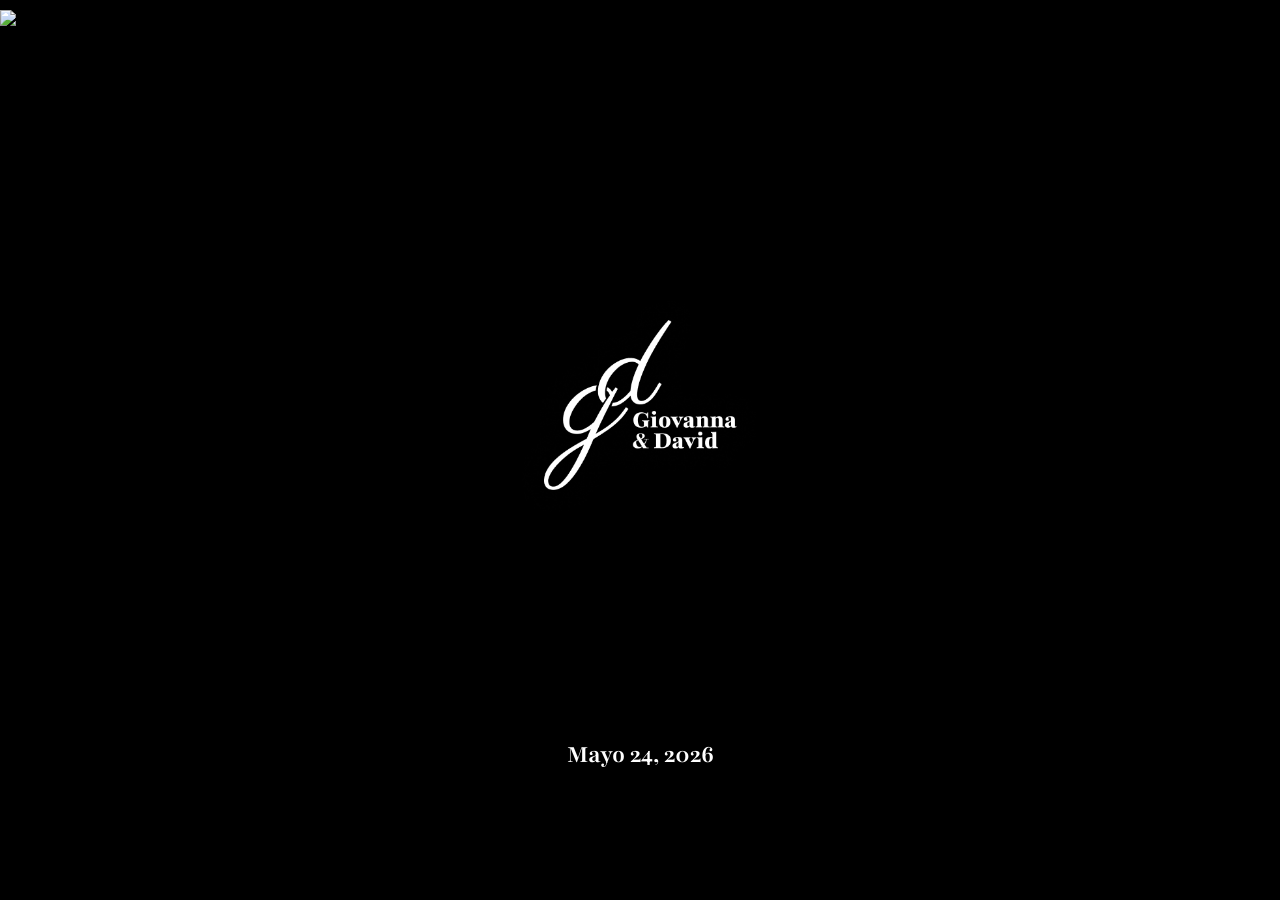
==== src/index.html @ 50c2aaec "start" ====
<!DOCTYPE html>
<html lang="en">
<head>
    <meta charset="UTF-8">
    <meta name="viewport" content="width=device-width, initial-scale=1.0">
    <title>Giovanna y David</title>
    <link rel="stylesheet" href="styles/style.css">
    <link rel="preconnect" href="https://fonts.googleapis.com">
    <link rel="preconnect" href="https://fonts.gstatic.com" crossorigin>
    <link href="https://fonts.googleapis.com/css2?family=Libre+Franklin:ital,wght@0,100..900;1,100..900&family=Playfair:ital,opsz,wght@0,5..1200,300..900;1,5..1200,300..900&display=swap" rel="stylesheet">
</head>
<body>
    <div class="carousel">
        <div class="carousel-track">
            <div class="carousel-slide">
                <img src="imgs/foto1.jpg" alt="Slide 1">
            </div>
            <div class="carousel-slide">
                <img src="imgs/foto2.jpg" alt="Slide 2">
            </div>
            <div class="carousel-slide">
                <img src="imgs/foto3.jpg" alt="Slide 3">
            </div>
        </div>
        <div class="carousel-overlay">
            <img class="center-image" src="imgs/monograma.png" alt="Giovanna y David">
            <div class="bottom-text highlight-text">Mayo 24, 2026</div>
        </div>
    </div>
    <script src="scripts/main.js"></script>
</body>
</html>
---- src/styles/style.css ----
* {
    margin: 0;
    padding: 0;
    box-sizing: border-box;
}

body {
    width: 100%;
    height: 90vh;
    overflow: hidden;
    background: #000;
}

.body-text {
    font-family: 'Libre Franklin', sans-serif;
    font-size: 16px;
    font-weight: 500;
}

.highlight-text {
    font-family: 'Playfair', serif;
    font-size: 26px;
    font-weight: 700;
}

.carousel {
    width: 100%;
    height: 100%;
    position: relative;
    overflow: hidden;
}

.carousel-overlay {
    position: absolute;
    top: 0;
    left: 0;
    width: 100%;
    height: 100%;
    display: flex;
    flex-direction: column;
    align-items: center;
    justify-content: center;
    pointer-events: none;
    z-index: 10;
}

.center-image {
    max-width: 245px;
    object-fit: cover;
    width: 40%;
}

.bottom-text {
    position: absolute;
    bottom: 40px;
    color: #fff;
    text-shadow: 0px 0px 20px rgba(0, 0, 0, 0.45);
}

.carousel-track {
    display: flex;
    width: 100%;
    height: 100%;
    animation: scroll 10s linear infinite;
}

@keyframes scroll {
    0% {
        transform: translateX(0);
    }
    100% {
        transform: translateX(-100%);
    }
}

.carousel-slide {
    min-width: 100%;
    height: 100%;
    display: flex;
    align-items: center;
    justify-content: center;
    background: #000;
}

.carousel-slide img {
    width: 100%;
    height: 100%;
    object-fit: cover;
    text-align: center;
    padding: 10px 0;
    position: relative;
    bottom: 0;
    width: 100%;
}

@media (max-width: 600px) {
    header h1 {
        font-size: 2em;
    }

    section h2 {
        font-size: 1.5em;
    }

    section p {
        font-size: 1em;
    }

    button {
        font-size: 0.9em;
    }
}
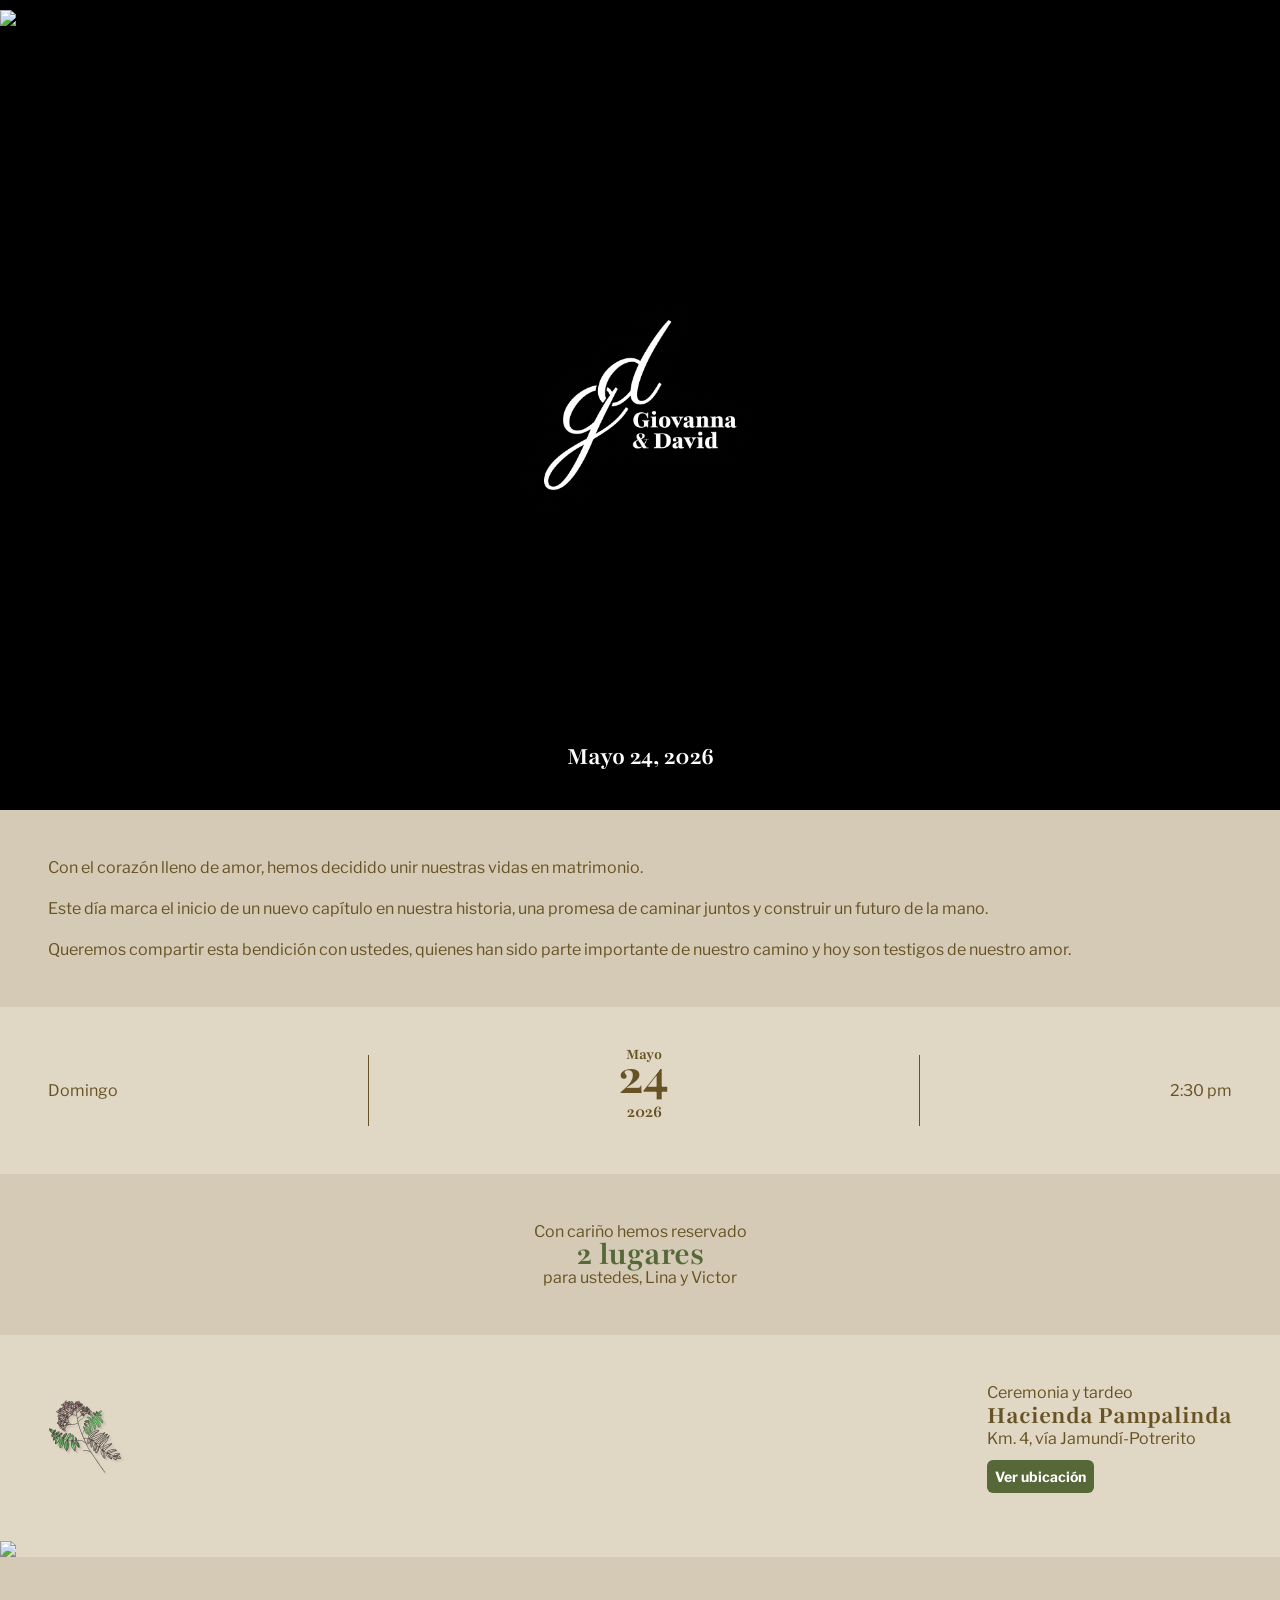
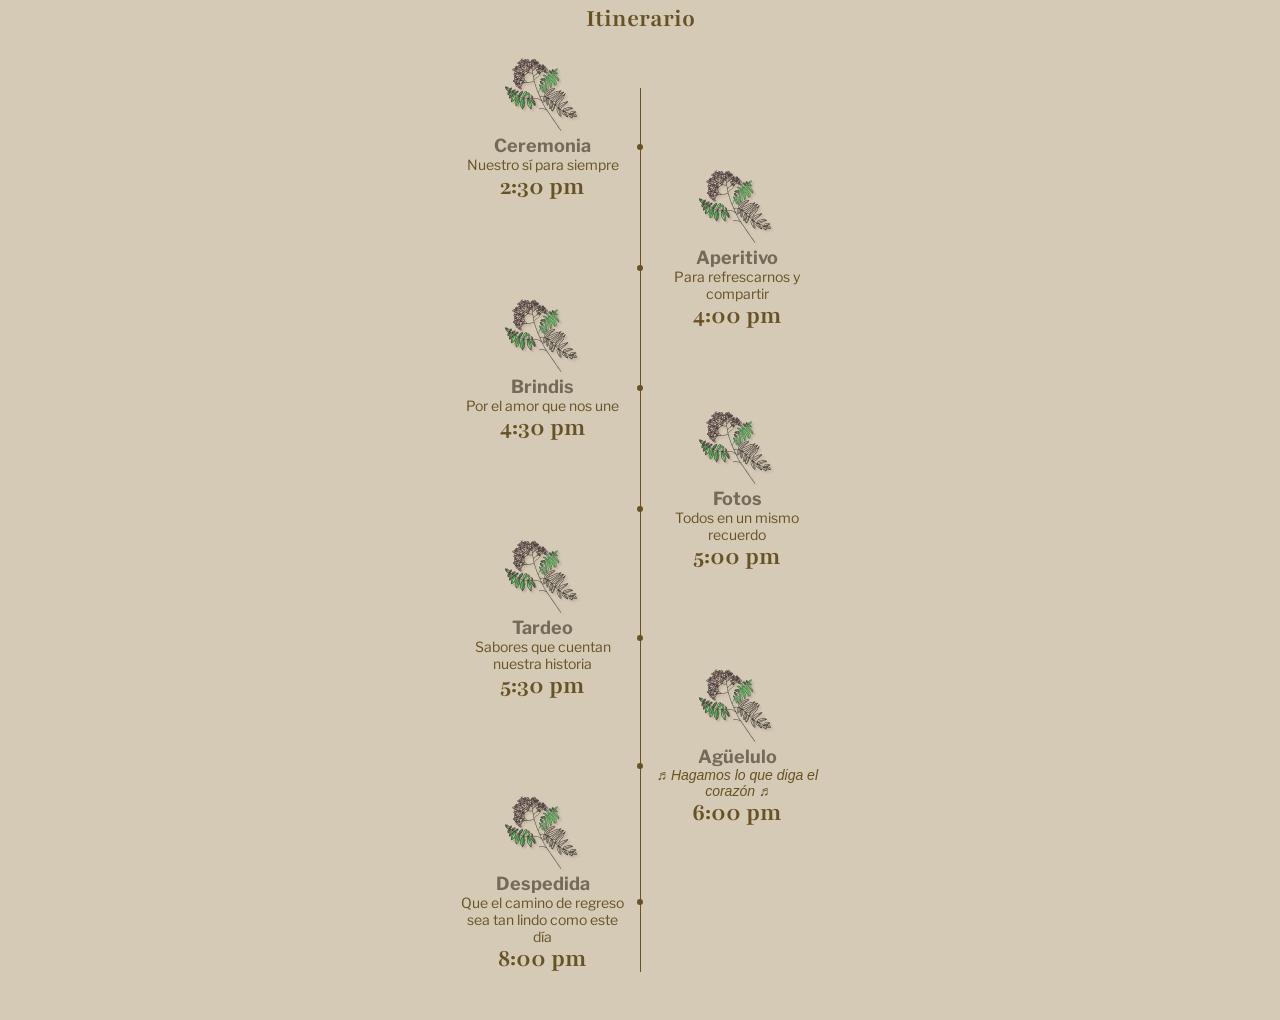
==== commit 417bbae7: "batch 2" ====
--- a/src/index.html
+++ b/src/index.html
@@ -24,9 +24,133 @@
         </div>
         <div class="carousel-overlay">
             <img class="center-image" src="imgs/monograma.png" alt="Giovanna y David">
-            <div class="bottom-text highlight-text">Mayo 24, 2026</div>
+            <h2 class="bottom-text highlight-text">Mayo 24, 2026</h2>
         </div>
     </div>
+    <section class="bg-dark display-vertical" id="intro-text" style="gap: 22px;">
+        <p class="body-text">Con el corazón lleno de amor, hemos decidido unir nuestras  vidas en matrimonio.</p>
+        <p class="body-text">Este día marca el inicio de un nuevo capítulo en nuestra historia,  una promesa de caminar juntos y construir un futuro de la mano.</p>
+        <p class="body-text">Queremos compartir esta bendición con ustedes, quienes han sido parte importante de nuestro camino y hoy son testigos de nuestro amor.</p>
+    </section>
+    <section id="date-container" class="display-horizontal">
+        <p class="body-text">Domingo</p>
+        <div class="vertical-separator"></div>
+        <div class="highlight-text" style="display: flex; flex-direction: column; align-items: center; gap: 0px;">
+            <p style="font-size: 16px; line-height: 0px;">Mayo</p>
+            <p style="font-size: 56px; line-height: 44px;">24</p>
+            <p style="font-size: 18px;">2026</p>
+        </div>
+        <div class="vertical-separator"></div>
+        <p class="body-text">2:30 pm</p>
+    </section>
+    <section id="guests" class="bg-dark">
+        <p class="body-text">Con cariño hemos reservado</p>
+        <p class="highlight-text" style="color: var(--green-primary); font-size: 34px;">2 lugares</p>
+        <p class="body-text">para ustedes, Lina y Victor</p>
+    </section>
+    <section id="venue" class="display-horizontal">
+        <img src="imgs/placeholder.png" alt="">
+        <div class="display-vertical">
+            <div class="display-vertical">
+                <p class="body-text">Ceremonia y tardeo</p>
+                <p class="highlight-text">Hacienda Pampalinda</p>
+                <p class="body-text">Km. 4, vía Jamundí-Potrerito</p>
+            </div>
+            <a class="button" href="https://www.waze.com/en/live-map/directions/hacienda-pampalinda-km-4-via-potrerito?place=w.185729056.1857552706.5431776">Ver ubicación</a>
+        </div>
+    </section>
+    <section class="photo-container">
+        <img src="imgs/foto2.jpg">
+    </section>
+    <section id="timeline" class="bg-dark">
+        <h2 class="highlight-text">Itinerario</h2>
+        <div id="timeline-container">
+            <div class="event-row display-horizontal">
+                <div class="event-active">
+                    <img src="imgs/placeholder.png" alt="">
+                    <p class="subtitle-text">Ceremonia</p>
+                    <p class="body-text" style="font-size: 14px">Nuestro sí para siempre</p>
+                    <p class="highlight-text">2:30 pm</p>
+                </div>
+                <div class="event-vertical-separator">
+                    <div class="event-dot"></div>
+                </div>
+                <div class="event-empty"></div>
+            </div>
+            <div class="event-row display-horizontal">
+                <div class="event-empty"></div>
+                <div class="event-vertical-separator">
+                    <div class="event-dot"></div>
+                </div>
+                <div class="event-active">
+                    <img src="imgs/placeholder.png" alt="">
+                    <p class="subtitle-text">Aperitivo</p>
+                    <p class="body-text" style="font-size: 14px">Para refrescarnos y compartir</p>
+                    <p class="highlight-text">4:00 pm</p>
+                </div>
+            </div>
+            <div class="event-row display-horizontal">
+                <div class="event-active">
+                    <img src="imgs/placeholder.png" alt="">
+                    <p class="subtitle-text">Brindis</p>
+                    <p class="body-text" style="font-size: 14px">Por el amor que nos une</p>
+                    <p class="highlight-text">4:30 pm</p>
+                </div>
+                <div class="event-vertical-separator">
+                    <div class="event-dot"></div>
+                </div>
+                <div class="event-empty"></div>
+            </div>
+            <div class="event-row display-horizontal">
+                <div class="event-empty"></div>
+                <div class="event-vertical-separator">
+                    <div class="event-dot"></div>
+                </div>
+                <div class="event-active">
+                    <img src="imgs/placeholder.png" alt="">
+                    <p class="subtitle-text">Fotos</p>
+                    <p class="body-text" style="font-size: 14px">Todos en un mismo recuerdo</p>
+                    <p class="highlight-text">5:00 pm</p>
+                </div>
+            </div>
+            <div class="event-row display-horizontal">
+                <div class="event-active">
+                    <img src="imgs/placeholder.png" alt="">
+                    <p class="subtitle-text">Tardeo</p>
+                    <p class="body-text" style="font-size: 14px">Sabores que cuentan nuestra historia</p>
+                    <p class="highlight-text">5:30 pm</p>
+                </div>
+                <div class="event-vertical-separator">
+                    <div class="event-dot"></div>
+                </div>
+                <div class="event-empty"></div>
+            </div>
+            <div class="event-row display-horizontal">
+                <div class="event-empty"></div>
+                <div class="event-vertical-separator">
+                    <div class="event-dot"></div>
+                </div>
+                <div class="event-active">
+                    <img src="imgs/placeholder.png" alt="">
+                    <p class="subtitle-text">Agüelulo</p>
+                    <p class="body-text" style="font-size: 14px; font-style: italic;">♬ Hagamos lo que diga el corazón ♬</p>
+                    <p class="highlight-text">6:00 pm</p>
+                </div>
+            </div>
+            <div class="event-row display-horizontal">
+                <div class="event-active">
+                    <img src="imgs/placeholder.png" alt="">
+                    <p class="subtitle-text">Despedida</p>
+                    <p class="body-text" style="font-size: 14px">Que el camino de regreso sea tan lindo como este día</p>
+                    <p class="highlight-text">8:00 pm</p>
+                </div>
+                <div class="event-vertical-separator">
+                    <div class="event-dot"></div>
+                </div>
+                <div class="event-empty"></div>
+            </div>
+        </div>
+    </section>
     <script src="scripts/main.js"></script>
 </body>
 </html>
--- a/src/styles/style.css
+++ b/src/styles/style.css
@@ -4,24 +4,111 @@
     box-sizing: border-box;
 }
 
+:root {
+    /* fonts */
+    --serif: 'Playfair', serif;
+    --sans-serif: 'Libre Franklin', sans-serif;
+    /* Colors */
+    --bg: #E0D7C5;
+    --bg-dark: #D4CAB5;
+    --green-primary: #566837;
+    --light-gray: #d1d1d1;
+    --text-light: #736A58;
+    --text-dark: #675224;
+    /* Spacing */
+    --corner-radius: 6px;
+    /* Paddings */
+    --padding-v: 48px;
+    --padding-h: 48px;
+}
+
 body {
     width: 100%;
     height: 90vh;
-    overflow: hidden;
-    background: #000;
+    overflow-x: hidden;
+    background: var(--bg);
+}
+
+section {
+    padding: var(--padding-v) var(--padding-h);
+    display: flex;
+    flex-direction: column;
+    align-items: center;
+    justify-content: center;
+    gap: 0px;
+}
+
+.bg-dark {
+    background: var(--bg-dark);
 }
 
 .body-text {
-    font-family: 'Libre Franklin', sans-serif;
+    font-family: var(--sans-serif);
     font-size: 16px;
-    font-weight: 500;
+    font-weight: 400;
+    color: var(--text-dark);
 }
 
 .highlight-text {
-    font-family: 'Playfair', serif;
+    color: var(--text-dark);
+    font-family: var(--serif);
     font-size: 26px;
     font-weight: 700;
-}
+    line-height: 27px;
+}
+
+.subtitle-text {
+    color: var(--text-light);
+    font-family: var(--sans-serif);
+    font-size: 18px;
+    font-weight: 700;
+}
+
+.display-horizontal {
+    display: flex;
+    flex-direction: row;
+    align-items: center;
+    justify-content: space-between;
+    gap: 20px;
+}
+
+.display-vertical {
+    display: flex;
+    flex-direction: column;
+    align-items: flex-start;
+    justify-content: space-between;
+    gap: 0px;
+}
+
+.button {
+    padding: 8px;
+    margin-top: 12px;
+    background: var(--green-primary);
+    color: #fff;
+    border: none;
+    border-radius: var(--corner-radius);
+    font-family: var(--sans-serif);
+    font-size: 14px;
+    font-weight: 700;
+    cursor: pointer;
+    text-decoration: none;
+}
+
+.vertical-separator {
+    width: 1px;
+    align-self: stretch;
+    border-left: 1px solid var(--text-dark);
+}
+
+.photo-container {
+    padding: 0px;
+}
+
+.photo-container img{
+    width: 100%;
+}
+
+/*----------------------*/
 
 .carousel {
     width: 100%;
@@ -93,20 +180,62 @@
     width: 100%;
 }
 
-@media (max-width: 600px) {
-    header h1 {
-        font-size: 2em;
-    }
-
-    section h2 {
-        font-size: 1.5em;
-    }
-
-    section p {
-        font-size: 1em;
-    }
-
-    button {
-        font-size: 0.9em;
-    }
+.event-row{
+    display: flex;
+    flex-direction: row;
+    align-items: center;
+    justify-content: stretch;
+    gap: 12px;
+    width: 100%;
+}
+
+.event-active{
+    display: flex;
+    flex-direction: column;
+    align-items: center;
+    flex: 1 1 0px;
+}
+
+.event-empty{
+    display: flex;
+    flex-direction: column;
+    align-items: center;
+    flex: 1 1 0px;
+}
+
+.event-dot{
+    position: absolute;
+    left: -3.5px;
+    top: 50%;
+    width: 6px;
+    height: 6px;
+    border-radius: 50%;
+    background: var(--text-dark);
+}
+
+.event-vertical-separator {
+    position: relative;
+    width: 1px;
+    align-self: stretch;
+    border-left: 1px solid var(--text-dark);
+}
+
+.event-active p{
+    text-align: center;
+}
+
+.event-active img{
+    margin-top: -30px;
+}
+
+.event-row:first-child{
+    margin-top: 56px;
+}
+
+@media (max-width: 375px) {
+    :root {
+    /* Paddings */
+    --padding-v: 32px;
+    --padding-h: 16px;
+}
 }
